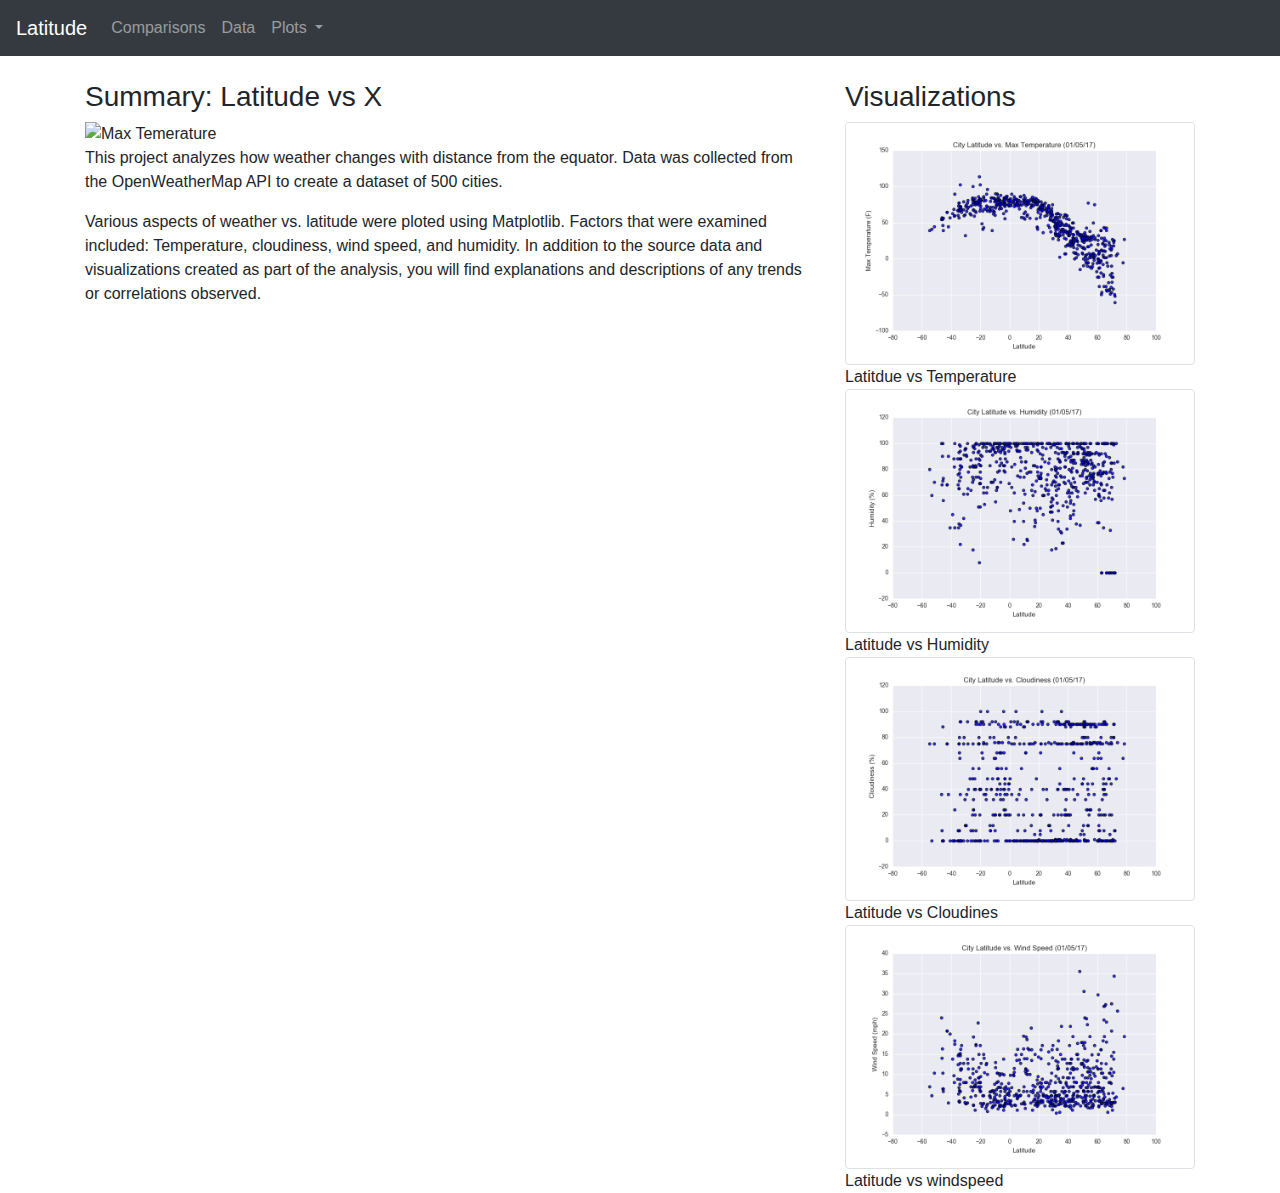
==== index.html @ 1a773404 "trying again" ====
<!DOCTYPE html>
<html lang="en">
<head>
  <title>Latitude</title>
  <meta charset="utf-8">
  <meta name="viewport" content="width=device-width, initial-scale=1">
  <link rel="stylesheet" href="https://maxcdn.bootstrapcdn.com/bootstrap/4.3.1/css/bootstrap.min.css">
  <script src="https://ajax.googleapis.com/ajax/libs/jquery/3.5.1/jquery.min.js"></script>
  <script src="https://cdnjs.cloudflare.com/ajax/libs/popper.js/1.16.0/umd/popper.min.js"></script>
  <script src="https://maxcdn.bootstrapcdn.com/bootstrap/4.5.2/js/bootstrap.min.js"></script>
</head>
<body>

<nav class="navbar navbar-expand-md bg-dark navbar-dark">
  <a class="navbar-brand" href="index.html">Latitude</a>
  <button class="navbar-toggler" type="button" data-toggle="collapse" data-target="#collapsibleNavbar">
    <span class="navbar-toggler-icon"></span>
  </button>
  <div class="collapse navbar-collapse" id="collapsibleNavbar">
    <ul class="navbar-nav">
      <li class="nav-item">
        <a class="nav-link" href="comparison.html">Comparisons</a>
      </li>
      <li class="nav-item">
        <a class="nav-link" href="data.html">Data</a>
      <li class="nav-item dropdown">
        <a class="nav-link dropdown-toggle" href="#" id="navbardrop" data-toggle="dropdown">
          Plots
        </a>
        <div class="dropdown-menu">
          <a class="dropdown-item" href="MaxTemp.html">Temperature</a>
          <a class="dropdown-item" href="humidity.html">Humidity</a>
          <a class="dropdown-item" href="cloudiness.html">Cloudines</a>
          <a class="dropdown-item" href="windspeed.html">Windspeed</a>
        </div>
        </li>  
    </ul>
  </div>  
</nav>
<br>

  <div class="container">
    <section class = "row">
        <div class = "col-md-8">
          <article class = "content">

          
          <h3>Summary: Latitude vs X</h3>
          <!-- <div class = "wraptext"> -->
          <img class="img-fluid" src = "images/fig1.png" alt = "Max Temerature"/>
          <!-- </div> -->
           <p>
            
              This project analyzes how weather changes with distance from the equator. 
              Data was collected from the OpenWeatherMap API to create a dataset of 500 cities.
          </p>
          <p>
            Various aspects of weather vs. latitude were ploted using Matplotlib. 
            Factors that were examined included: Temperature, cloudiness, wind speed, and humidity. 
            In addition to the source data and visualizations created as part of the analysis, 
            you will find explanations and descriptions of any trends or correlations observed.  
          </p>
        </article>
 
        </div>

        <div class= "col-md-4">
          <h3>Visualizations</h3>
          
          <div class="gallery">
            <a href="MaxTemp.html">
              <img src="images/Fig1.png" class="img-thumbnail" alt="Latitude vs Temperature"width="600" height="400">
            </a>
            <div class="desc">Latitdue vs Temperature</div>
          </div>
          
          <div class="gallery">
            <a href="humidity.html">
              <img src="images/Fig2.png" class="img-thumbnail" alt="Latitude vs Humidity"width="600" height="400">
            </a>
            <div class="desc">Latitude vs Humidity</div>
          </div>
          
          <div class="gallery">
            <a href="cloudiness.html">
              <img src="images/Fig3.png" class="img-thumbnail" alt="Latitude vs Cloudines" width="600" height="400">
            </a>
            <div class="desc">Latitude vs Cloudines</div>
          </div>
          
          <div class="gallery">
            <a href="windspeed.html">
              <img src="images/Fig4.png" class="img-thumbnail" alt="Latitude vs windspeed" width="600" height="400">
            </a>
            <div class="desc">Latitude vs windspeed</div>
          </div>
          
        </div>

    </section>
    
  </div>
  
  </body>
  </html>
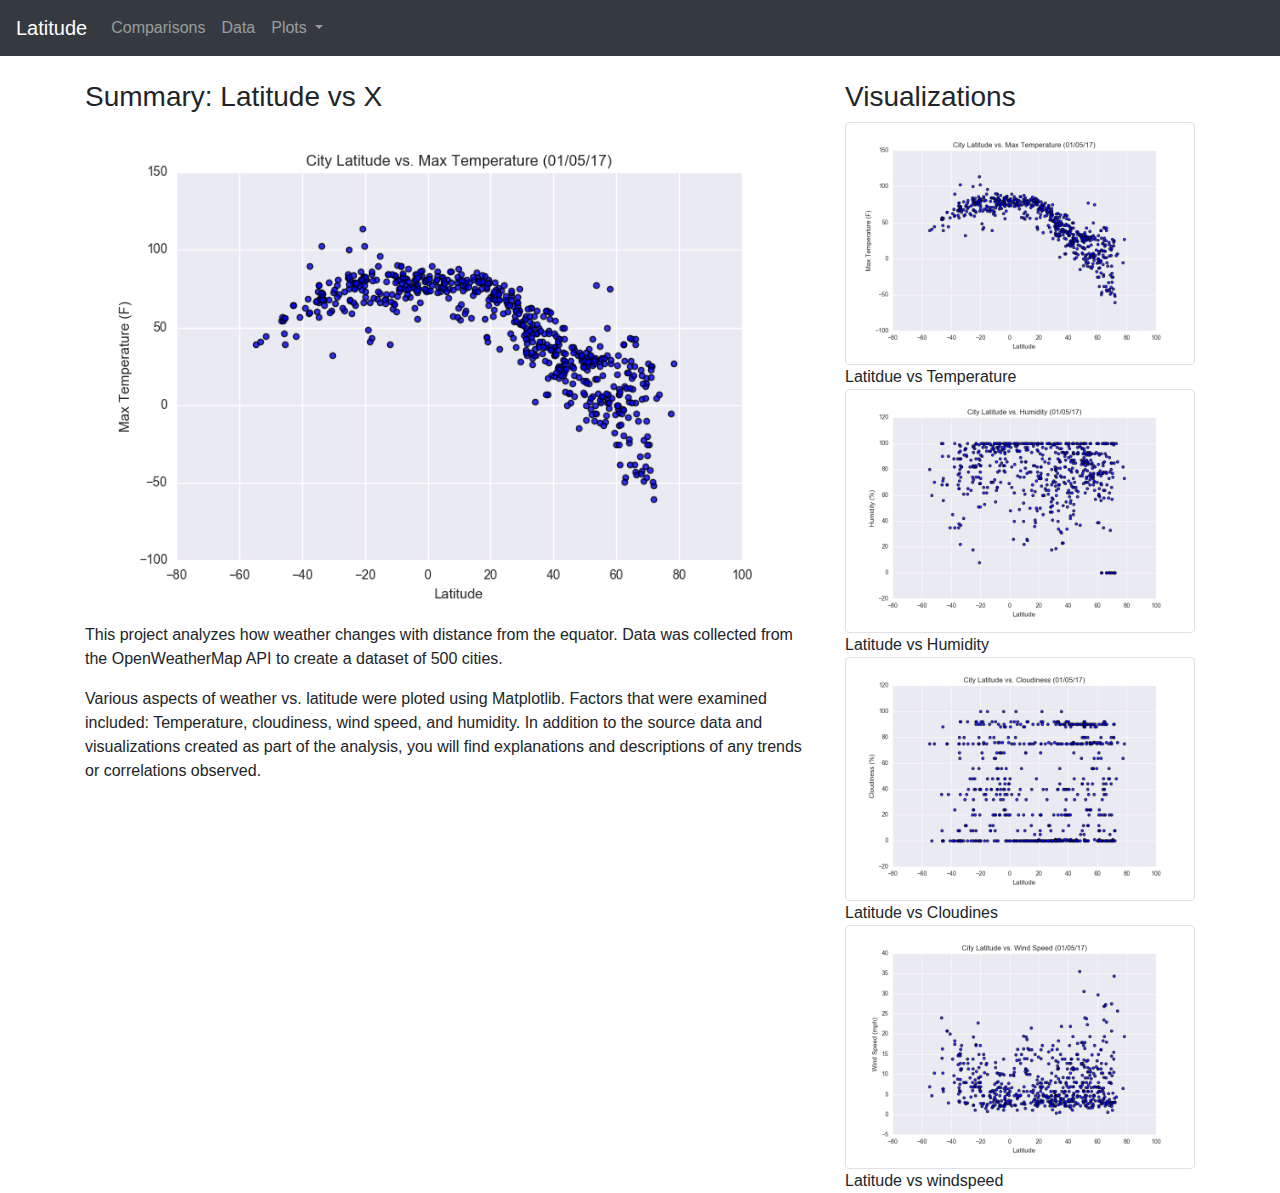
==== commit 912f20e7: "fixed image names" ====
--- a/index.html
+++ b/index.html
@@ -47,7 +47,7 @@
           
           <h3>Summary: Latitude vs X</h3>
           <!-- <div class = "wraptext"> -->
-          <img class="img-fluid" src = "images/fig1.png" alt = "Max Temerature"/>
+          <img class="img-fluid" src = "images/Fig1.png" alt = "Max Temerature"/>
           <!-- </div> -->
            <p>
             
